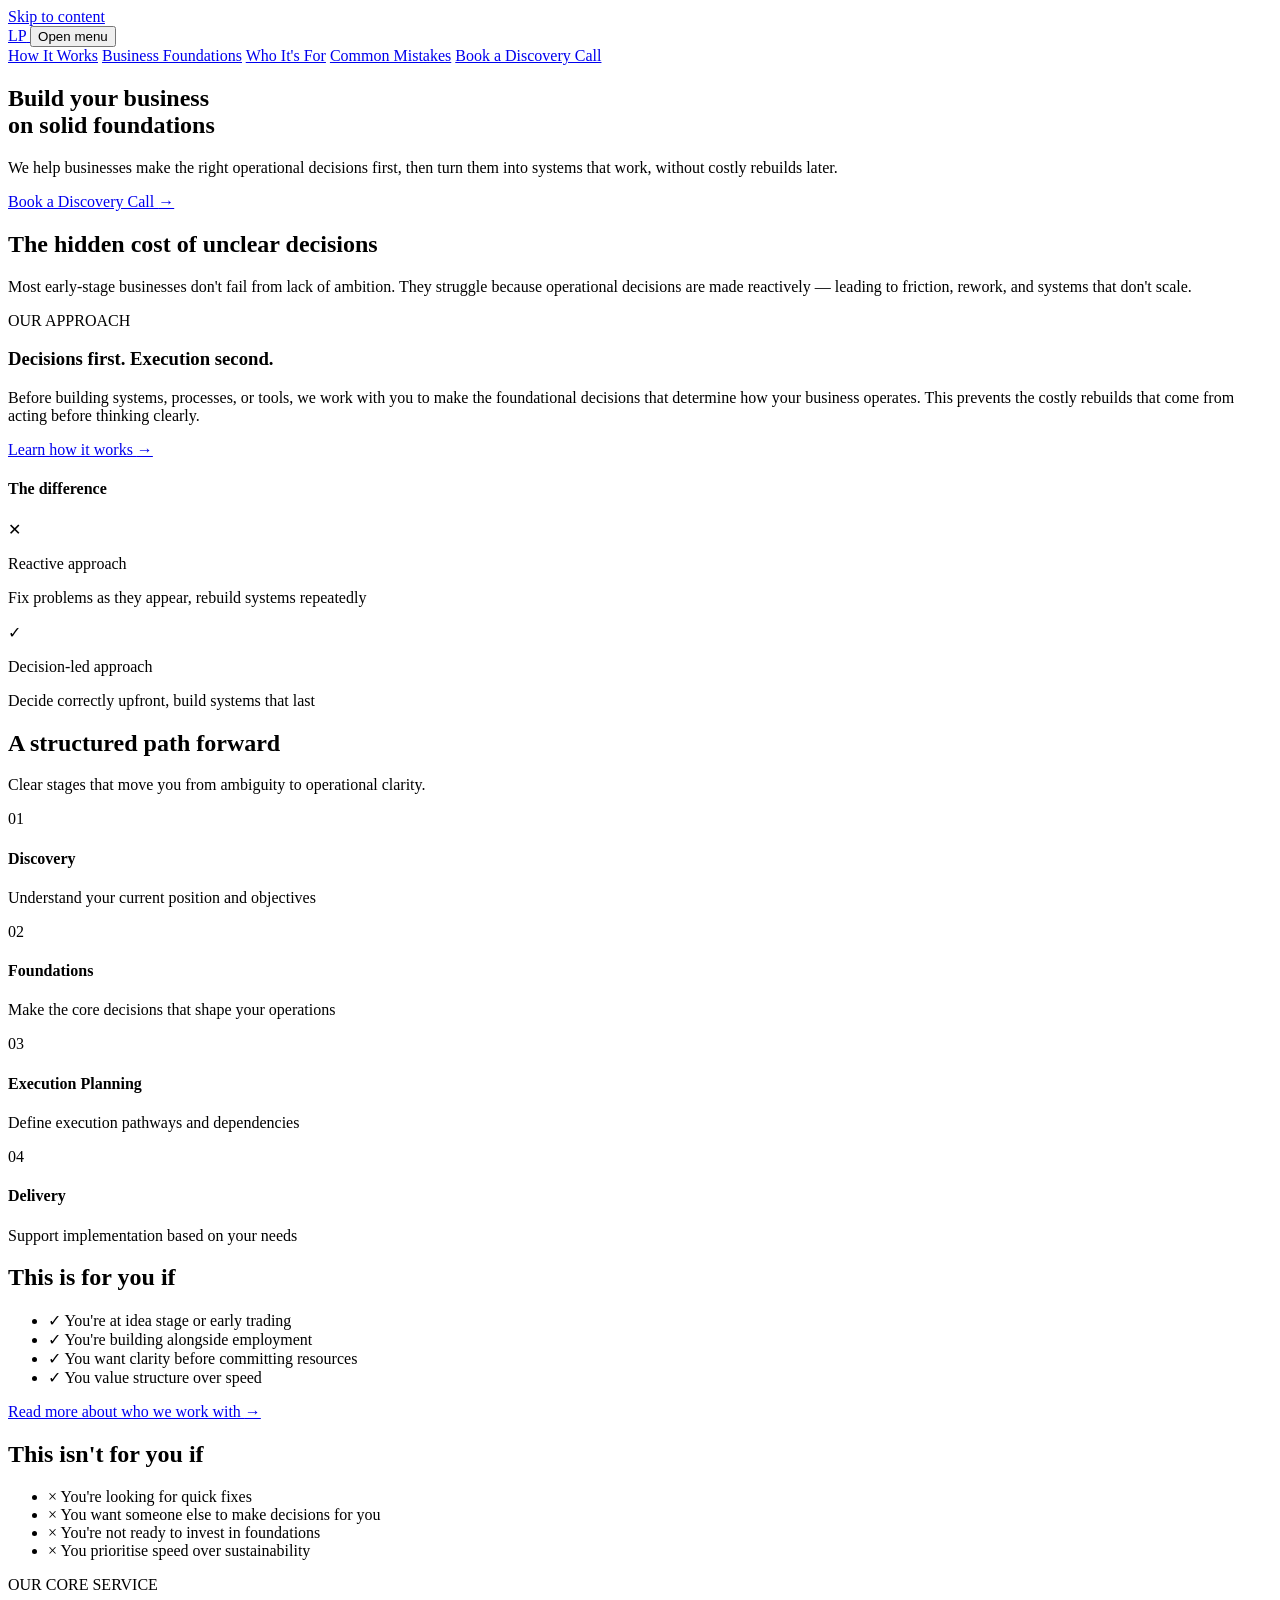
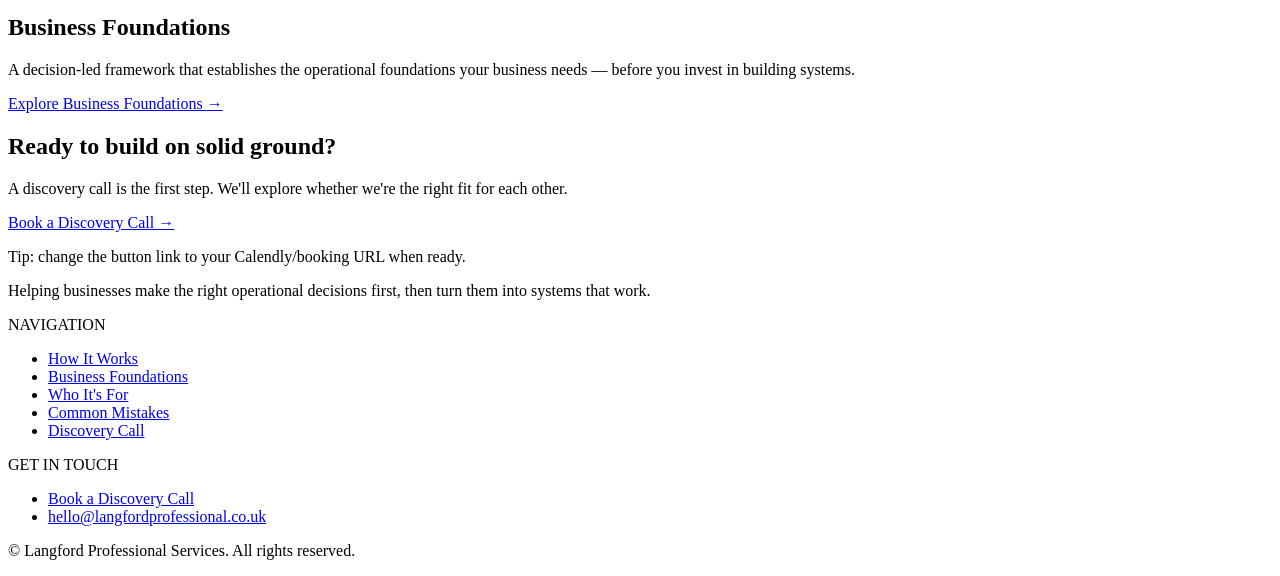
==== index.html @ 012adff7 "Add files via upload" ====
<!doctype html>
<html lang="en">
  <head>
    <meta charset="utf-8" />
    <meta name="viewport" content="width=device-width, initial-scale=1" />
    <title>Langford Professional Services</title>
    <meta name="description" content="Build your business on solid foundations. Decision-led operational setup and systems that scale." />

    <!-- Fonts (similar vibe to screenshots: serif headings + clean sans body) -->
    <link rel="preconnect" href="https://fonts.googleapis.com" />
    <link rel="preconnect" href="https://fonts.gstatic.com" crossorigin />
    <link
      href="https://fonts.googleapis.com/css2?family=Fraunces:opsz,wght@9..144,500,600&family=Inter:wght@400;500;600&display=swap"
      rel="stylesheet"
    />

    <link rel="icon" href="assets/favicon.svg" type="image/svg+xml" />
    <link rel="stylesheet" href="assets/styles.css" />
  </head>

  <body>
    <!-- Skip link -->
    <a class="skip-link" href="#main">Skip to content</a>

    <!-- Header / Nav -->
    <header class="site-header" id="top">
      <div class="container nav">
        <a class="brand" href="#top" aria-label="Langford Professional Services">
          <!-- Replace with your real logo file -->
          <img class="brand-logo" src="assets/logo.svg" alt="" onerror="this.style.display='none'; this.parentElement.classList.add('brand--fallback')" />
          <span class="brand-fallback" aria-hidden="true">LP</span>
        </a>

        <button class="nav-toggle" type="button" aria-expanded="false" aria-controls="navlinks">
          <span class="nav-toggle__bar"></span>
          <span class="nav-toggle__bar"></span>
          <span class="nav-toggle__bar"></span>
          <span class="sr-only">Open menu</span>
        </button>

        <nav class="navlinks" id="navlinks" aria-label="Primary">
          <a href="#how-it-works">How It Works</a>
          <a href="#business-foundations">Business Foundations</a>
          <a href="#who-its-for">Who It's For</a>
          <a href="#common-mistakes">Common Mistakes</a>
          <a class="btn btn--primary btn--nav" href="#discovery">Book a Discovery Call</a>
        </nav>
      </div>
    </header>

    <main id="main">
      <!-- Hero -->
      <section class="hero" aria-label="Hero">
        <div class="hero__bg" role="img" aria-label="Abstract geometric background"></div>

        <div class="container hero__content">
          <h1>Build your business<br />on solid foundations</h1>

          <p class="lead">
            We help businesses make the right operational decisions first, then turn them into systems
            that work, without costly rebuilds later.
          </p>

          <div class="hero__actions">
            <a class="btn btn--light" href="#discovery">
              Book a Discovery Call <span class="arrow" aria-hidden="true">→</span>
            </a>
          </div>
        </div>
      </section>

      <!-- Hidden cost -->
      <section class="section section--center" id="common-mistakes">
        <div class="container narrow">
          <h2>The hidden cost of unclear decisions</h2>
          <p class="lead lead--muted">
            Most early-stage businesses don't fail from lack of ambition. They struggle because
            operational decisions are made reactively — leading to friction, rework, and systems that don't scale.
          </p>
        </div>
      </section>

      <!-- Our approach (left text + right card) -->
      <section class="section" id="how-it-works">
        <div class="container grid-2">
          <div>
            <p class="kicker">OUR APPROACH</p>
            <h3 class="h2">Decisions first. Execution second.</h3>

            <p class="body-muted">
              Before building systems, processes, or tools, we work with you to make the foundational
              decisions that determine how your business operates. This prevents the costly rebuilds that come
              from acting before thinking clearly.
            </p>

            <a class="btn btn--outline" href="#path">
              Learn how it works <span class="arrow" aria-hidden="true">→</span>
            </a>
          </div>

          <aside class="card">
            <h4 class="card__title">The difference</h4>

            <div class="diff">
              <div class="diff__row">
                <span class="icon icon--bad" aria-hidden="true">✕</span>
                <div>
                  <p class="diff__label">Reactive approach</p>
                  <p class="diff__desc">Fix problems as they appear, rebuild systems repeatedly</p>
                </div>
              </div>

              <div class="diff__row">
                <span class="icon icon--good" aria-hidden="true">✓</span>
                <div>
                  <p class="diff__label">Decision-led approach</p>
                  <p class="diff__desc">Decide correctly upfront, build systems that last</p>
                </div>
              </div>
            </div>
          </aside>
        </div>
      </section>

      <!-- Structured path forward -->
      <section class="section section--center" id="path">
        <div class="container">
          <h2>A structured path forward</h2>
          <p class="lead lead--muted">Clear stages that move you from ambiguity to operational clarity.</p>

          <div class="steps">
            <div class="step">
              <div class="step__num">01</div>
              <h4>Discovery</h4>
              <p class="body-muted">Understand your current position and objectives</p>
            </div>

            <div class="step">
              <div class="step__num">02</div>
              <h4>Foundations</h4>
              <p class="body-muted">Make the core decisions that shape your operations</p>
            </div>

            <div class="step">
              <div class="step__num">03</div>
              <h4>Execution Planning</h4>
              <p class="body-muted">Define execution pathways and dependencies</p>
            </div>

            <div class="step">
              <div class="step__num">04</div>
              <h4>Delivery</h4>
              <p class="body-muted">Support implementation based on your needs</p>
            </div>
          </div>
        </div>
      </section>

      <!-- For you / isn't for you (deep green block) -->
      <section class="band" id="who-its-for">
        <div class="container band__grid">
          <div>
            <h2 class="band__title">This is for you if</h2>
            <ul class="checklist">
              <li><span class="bullet bullet--gold" aria-hidden="true">✓</span> You're at idea stage or early trading</li>
              <li><span class="bullet bullet--gold" aria-hidden="true">✓</span> You're building alongside employment</li>
              <li><span class="bullet bullet--gold" aria-hidden="true">✓</span> You want clarity before committing resources</li>
              <li><span class="bullet bullet--gold" aria-hidden="true">✓</span> You value structure over speed</li>
            </ul>

            <a class="band__link" href="#business-foundations">
              Read more about who we work with <span class="arrow" aria-hidden="true">→</span>
            </a>
          </div>

          <div>
            <h2 class="band__title">This isn't for you if</h2>
            <ul class="checklist checklist--muted">
              <li><span class="bullet bullet--grey" aria-hidden="true">×</span> You're looking for quick fixes</li>
              <li><span class="bullet bullet--grey" aria-hidden="true">×</span> You want someone else to make decisions for you</li>
              <li><span class="bullet bullet--grey" aria-hidden="true">×</span> You're not ready to invest in foundations</li>
              <li><span class="bullet bullet--grey" aria-hidden="true">×</span> You prioritise speed over sustainability</li>
            </ul>
          </div>
        </div>
      </section>

      <!-- Business Foundations intro -->
      <section class="section section--center" id="business-foundations">
        <div class="container narrow">
          <p class="kicker kicker--gold">OUR CORE SERVICE</p>
          <h2>Business Foundations</h2>
          <p class="lead lead--muted">
            A decision-led framework that establishes the operational foundations your business needs —
            before you invest in building systems.
          </p>

          <div class="center-actions">
            <a class="btn btn--outline" href="#discovery">
              Explore Business Foundations <span class="arrow" aria-hidden="true">→</span>
            </a>
          </div>
        </div>
      </section>

      <!-- CTA -->
      <section class="section section--center" id="discovery">
        <div class="container narrow">
          <h2>Ready to build on solid ground?</h2>
          <p class="lead lead--muted">
            A discovery call is the first step. We'll explore whether we're the right fit for each other.
          </p>

          <div class="center-actions">
            <a class="btn btn--gold" href="mailto:hello@langfordprofessional.co.uk?subject=Discovery%20Call%20Request">
              Book a Discovery Call <span class="arrow" aria-hidden="true">→</span>
            </a>
          </div>

          <p class="tiny tiny--muted">
            Tip: change the button link to your Calendly/booking URL when ready.
          </p>
        </div>
      </section>
    </main>

    <!-- Footer -->
    <footer class="site-footer">
      <div class="container footer-grid">
        <div class="footer-brand">
          <div class="footer-mark" aria-hidden="true"></div>
          <p class="footer-desc">
            Helping businesses make the right operational decisions first, then turn them into systems that work.
          </p>
        </div>

        <div>
          <p class="footer-title">NAVIGATION</p>
          <ul class="footer-links">
            <li><a href="#how-it-works">How It Works</a></li>
            <li><a href="#business-foundations">Business Foundations</a></li>
            <li><a href="#who-its-for">Who It's For</a></li>
            <li><a href="#common-mistakes">Common Mistakes</a></li>
            <li><a href="#discovery">Discovery Call</a></li>
          </ul>
        </div>

        <div>
          <p class="footer-title">GET IN TOUCH</p>
          <ul class="footer-links">
            <li><a class="footer-cta" href="#discovery">Book a Discovery Call</a></li>
            <li><a href="mailto:hello@langfordprofessional.co.uk">hello@langfordprofessional.co.uk</a></li>
          </ul>
        </div>
      </div>

      <div class="container footer-bottom">
        <p>© <span id="year"></span> Langford Professional Services. All rights reserved.</p>
      </div>
    </footer>

    <script src="assets/script.js"></script>
  </body>
</html>
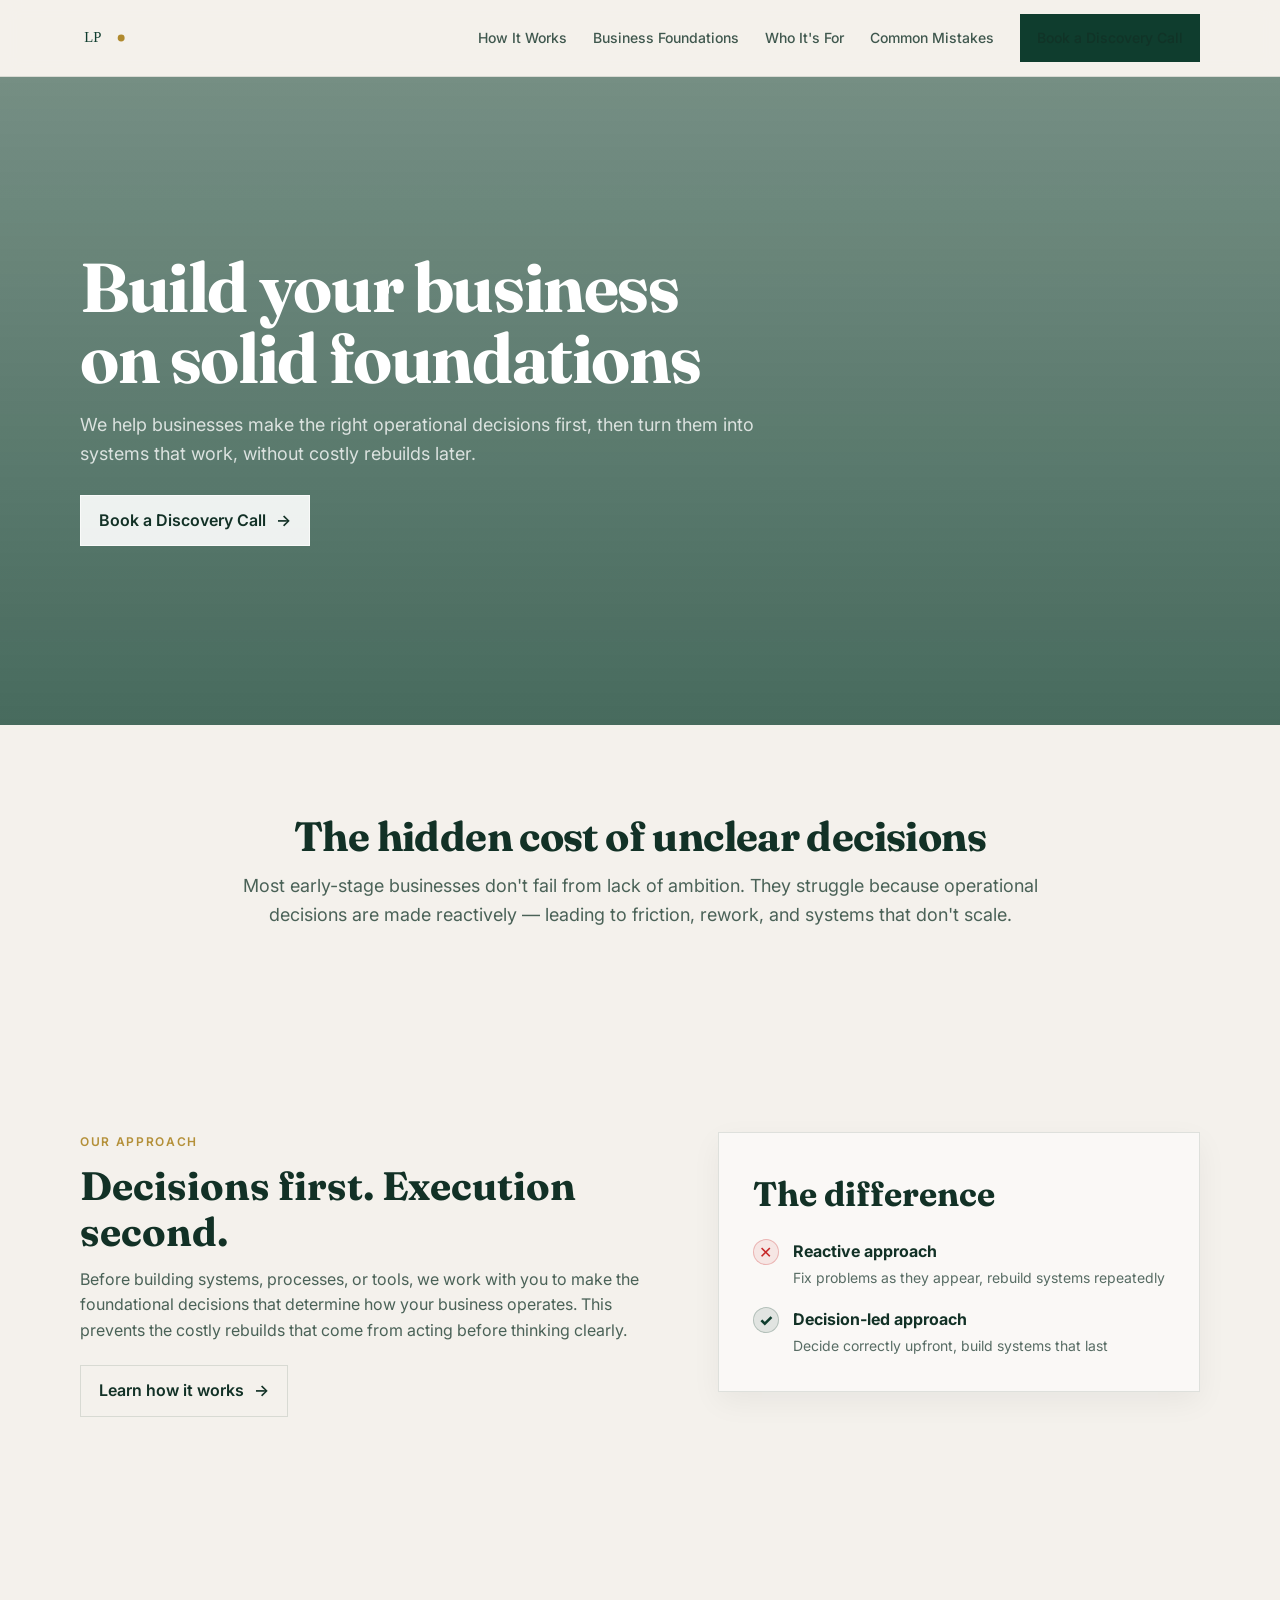
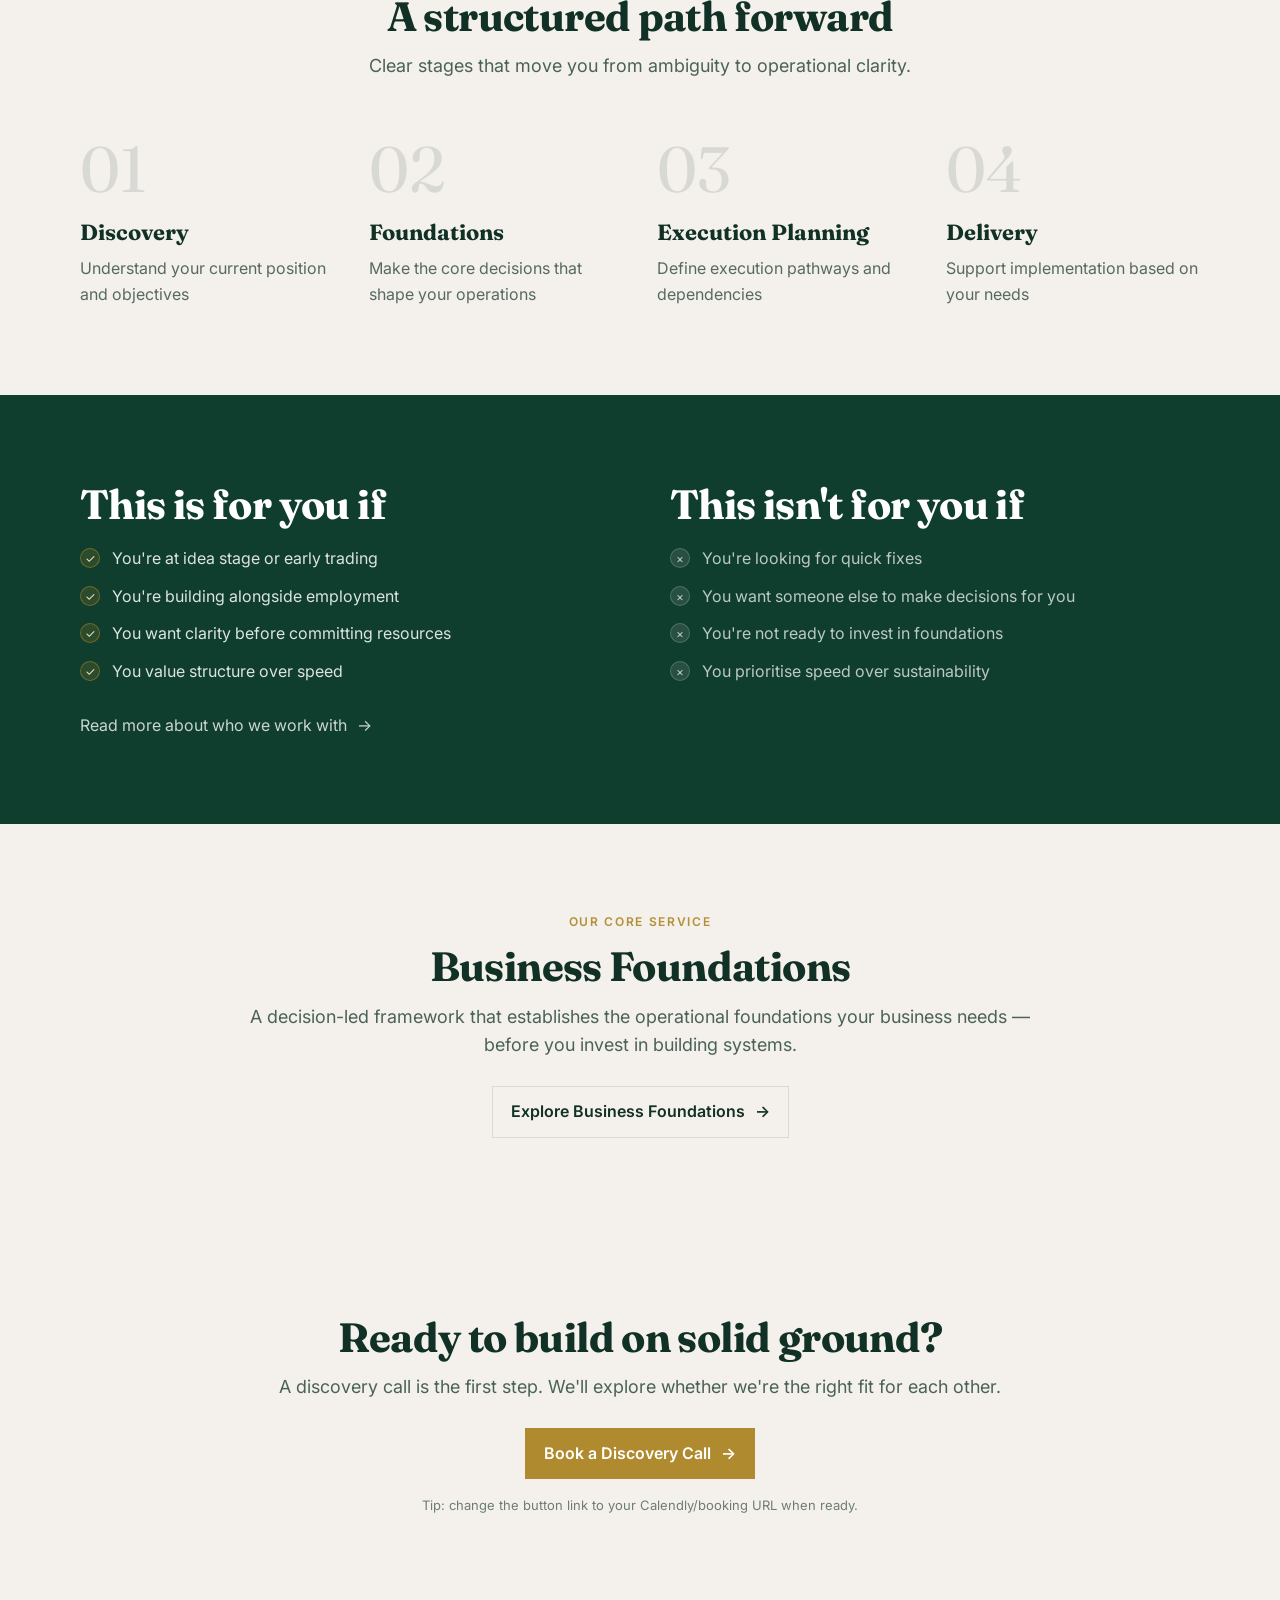
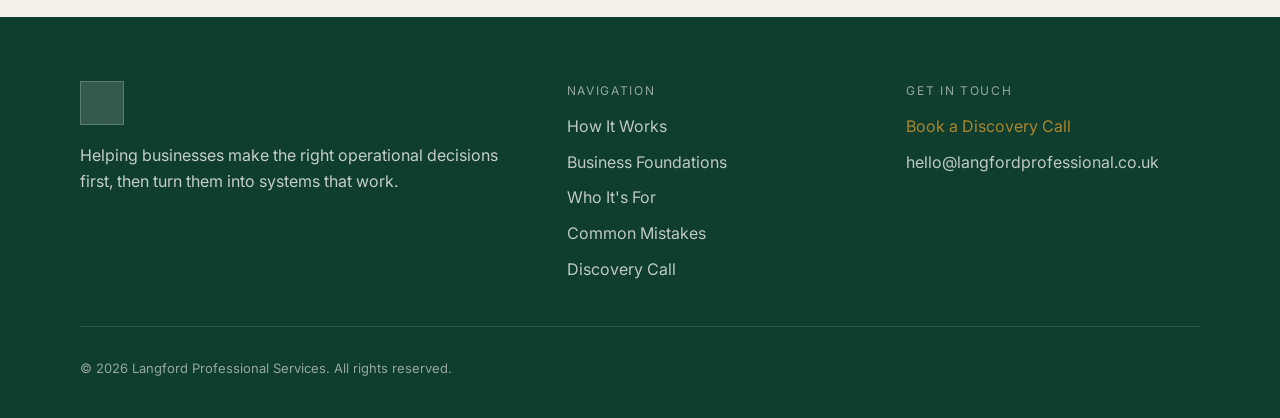
==== commit eb754849: "Update Discovery Call links to HubSpot" ====
--- a/index.html
+++ b/index.html
@@ -43,7 +43,7 @@
           <a href="#business-foundations">Business Foundations</a>
           <a href="#who-its-for">Who It's For</a>
           <a href="#common-mistakes">Common Mistakes</a>
-          <a class="btn btn--primary btn--nav" href="#discovery">Book a Discovery Call</a>
+          <a class="btn btn--primary btn--nav" href="https://meetings-eu1.hubspot.com/tom-langford">Book a Discovery Call</a>
         </nav>
       </div>
     </header>
@@ -62,7 +62,7 @@
           </p>
 
           <div class="hero__actions">
-            <a class="btn btn--light" href="#discovery">
+            <a class="btn btn--light" href="https://meetings-eu1.hubspot.com/tom-langford">
               Book a Discovery Call <span class="arrow" aria-hidden="true">→</span>
             </a>
           </div>
@@ -196,7 +196,7 @@
           </p>
 
           <div class="center-actions">
-            <a class="btn btn--outline" href="#discovery">
+            <a class="btn btn--outline" href="https://meetings-eu1.hubspot.com/tom-langford">
               Explore Business Foundations <span class="arrow" aria-hidden="true">→</span>
             </a>
           </div>
@@ -241,14 +241,14 @@
             <li><a href="#business-foundations">Business Foundations</a></li>
             <li><a href="#who-its-for">Who It's For</a></li>
             <li><a href="#common-mistakes">Common Mistakes</a></li>
-            <li><a href="#discovery">Discovery Call</a></li>
+            <li><a href="https://meetings-eu1.hubspot.com/tom-langford">Discovery Call</a></li>
           </ul>
         </div>
 
         <div>
           <p class="footer-title">GET IN TOUCH</p>
           <ul class="footer-links">
-            <li><a class="footer-cta" href="#discovery">Book a Discovery Call</a></li>
+            <li><a class="footer-cta" href="https://meetings-eu1.hubspot.com/tom-langford">Book a Discovery Call</a></li>
             <li><a href="mailto:hello@langfordprofessional.co.uk">hello@langfordprofessional.co.uk</a></li>
           </ul>
         </div>
--- a/assets/styles.css
+++ b/assets/styles.css
@@ -0,0 +1,493 @@
+:root{
+  --bg: #f4f1ec;
+  --paper: #f7f4ef;
+  --ink: #123126;
+  --muted: rgba(18,49,38,.75);
+  --line: rgba(18,49,38,.12);
+
+  --green: #0f3d2e;
+  --green-2: #0b2f23;
+
+  --gold: #b08a2e;
+  --gold-2: #a07d27;
+
+  --radius: 14px;
+  --shadow: 0 18px 50px rgba(0,0,0,.12);
+
+  --serif: "Fraunces", ui-serif, Georgia, serif;
+  --sans: "Inter", ui-sans-serif, system-ui, -apple-system, Segoe UI, Roboto, Arial, sans-serif;
+
+  --container: 1120px;
+}
+
+*{ box-sizing: border-box; }
+html{ scroll-behavior: smooth; }
+body{
+  margin:0;
+  font-family: var(--sans);
+  color: var(--ink);
+  background: var(--bg);
+  line-height: 1.6;
+}
+
+img{ max-width: 100%; display:block; }
+
+.container{
+  width: min(100% - 48px, var(--container));
+  margin-inline: auto;
+}
+
+.narrow{
+  width: min(100% - 48px, 820px);
+}
+
+.skip-link{
+  position:absolute;
+  left:-999px; top: 12px;
+  background: #fff;
+  color:#000;
+  padding:10px 12px;
+  border-radius:10px;
+  z-index: 9999;
+}
+.skip-link:focus{ left: 12px; }
+
+/* Header */
+.site-header{
+  position: sticky;
+  top:0;
+  z-index: 50;
+  background: rgba(244,241,236,.9);
+  backdrop-filter: blur(10px);
+  border-bottom: 1px solid var(--line);
+}
+.nav{
+  display:flex;
+  align-items:center;
+  justify-content: space-between;
+  padding: 14px 0;
+  gap: 18px;
+}
+
+.brand{
+  display:flex;
+  align-items:center;
+  gap: 10px;
+  text-decoration:none;
+  color: var(--ink);
+}
+.brand-logo{
+  height: 26px;
+  width:auto;
+}
+.brand--fallback .brand-fallback{
+  display:grid;
+}
+.brand-fallback{
+  display:none;
+  place-items:center;
+  width: 34px;
+  height: 34px;
+  border:1px solid var(--line);
+  border-radius: 10px;
+  font-weight: 700;
+  font-family: var(--serif);
+}
+
+.navlinks{
+  display:flex;
+  align-items:center;
+  gap: 26px;
+}
+.navlinks a{
+  text-decoration:none;
+  color: rgba(18,49,38,.8);
+  font-size: 14px;
+  font-weight: 500;
+}
+.navlinks a:hover{ color: var(--ink); }
+
+.btn{
+  display:inline-flex;
+  align-items:center;
+  justify-content:center;
+  gap: 10px;
+  padding: 12px 18px;
+  border-radius: 0; /* matches screenshot (squared-ish) */
+  font-weight: 600;
+  text-decoration:none;
+  border: 1px solid transparent;
+  transition: transform .06s ease, background .2s ease, border-color .2s ease;
+  white-space: nowrap;
+}
+.btn:active{ transform: translateY(1px); }
+.btn--primary{
+  background: var(--green);
+  color: #fff;
+}
+.btn--primary:hover{ background: var(--green-2); }
+.btn--nav{ padding: 12px 16px; }
+
+.btn--light{
+  background: rgba(255,255,255,.9);
+  color: var(--ink);
+  border-color: rgba(255,255,255,.65);
+}
+.btn--light:hover{ background:#fff; }
+
+.btn--outline{
+  background: transparent;
+  color: var(--ink);
+  border-color: var(--line);
+}
+.btn--outline:hover{ border-color: rgba(18,49,38,.25); }
+
+.btn--gold{
+  background: var(--gold);
+  color: #fff;
+}
+.btn--gold:hover{ background: var(--gold-2); }
+
+.arrow{ font-family: var(--sans); }
+
+.nav-toggle{
+  display:none;
+  background: transparent;
+  border: 1px solid var(--line);
+  border-radius: 12px;
+  padding: 10px 10px;
+}
+.nav-toggle__bar{
+  display:block;
+  width: 18px;
+  height: 2px;
+  background: rgba(18,49,38,.85);
+  margin: 4px 0;
+}
+.sr-only{
+  position:absolute;
+  width:1px; height:1px;
+  padding:0; margin:-1px;
+  overflow:hidden; clip:rect(0,0,0,0);
+  white-space:nowrap; border:0;
+}
+
+/* Hero */
+.hero{
+  position: relative;
+  min-height: 72vh;
+  display:grid;
+  align-items:center;
+  overflow:hidden;
+}
+.hero__bg{
+  position:absolute;
+  inset:0;
+  background:
+    linear-gradient(180deg, rgba(15,61,46,.55), rgba(15,61,46,.75)),
+    url("hero-bg.jpg");
+  background-size: cover;
+  background-position: center;
+  filter: saturate(1.05);
+}
+.hero__content{
+  position: relative;
+  padding: 92px 0 96px;
+}
+.hero h1{
+  font-family: var(--serif);
+  color: #fff;
+  font-size: clamp(44px, 5.4vw, 72px);
+  line-height: 1.02;
+  letter-spacing: -0.02em;
+  margin: 0 0 18px;
+  max-width: 16ch;
+}
+.lead{
+  font-size: 18px;
+  margin: 0 0 26px;
+}
+.hero .lead{
+  color: rgba(255,255,255,.78);
+  max-width: 62ch;
+}
+.lead--muted{ color: var(--muted); }
+.tiny{ font-size: 13px; margin-top: 16px; }
+.tiny--muted{ color: rgba(18,49,38,.6); }
+
+/* Sections */
+.section{
+  padding: 88px 0;
+}
+.section--center{
+  text-align:center;
+}
+h2{
+  font-family: var(--serif);
+  font-size: clamp(30px, 3.2vw, 46px);
+  line-height: 1.15;
+  margin: 0 0 12px;
+  letter-spacing: -0.015em;
+}
+.h2{
+  font-family: var(--serif);
+  font-size: clamp(30px, 3.1vw, 44px);
+  line-height: 1.15;
+  margin: 0 0 12px;
+}
+h3, h4{
+  font-family: var(--serif);
+  margin: 0 0 12px;
+}
+.body-muted{
+  color: var(--muted);
+  margin: 0 0 22px;
+  max-width: 60ch;
+}
+
+.kicker{
+  letter-spacing: .14em;
+  text-transform: uppercase;
+  font-size: 12px;
+  font-weight: 600;
+  color: rgba(176,138,46,.95);
+  margin: 0 0 12px;
+}
+.kicker--gold{ color: rgba(176,138,46,.95); }
+
+.grid-2{
+  display:grid;
+  grid-template-columns: 1.1fr .9fr;
+  gap: 48px;
+  align-items: start;
+}
+
+/* Card (Difference) */
+.card{
+  background: rgba(255,255,255,.55);
+  border: 1px solid var(--line);
+  border-radius: 0;
+  padding: 34px 34px;
+  box-shadow: 0 10px 28px rgba(0,0,0,.05);
+}
+.card__title{
+  font-size: 34px;
+  margin-bottom: 18px;
+}
+.diff{
+  display:grid;
+  gap: 18px;
+}
+.diff__row{
+  display:flex;
+  gap: 14px;
+  align-items:flex-start;
+}
+.icon{
+  width: 26px;
+  height: 26px;
+  display:grid;
+  place-items:center;
+  border-radius: 999px;
+  font-weight: 800;
+  flex: 0 0 auto;
+}
+.icon--bad{
+  background: rgba(200, 30, 30, .08);
+  color: #c62828;
+  border: 1px solid rgba(200,30,30,.25);
+}
+.icon--good{
+  background: rgba(15,61,46,.10);
+  color: var(--green);
+  border: 1px solid rgba(15,61,46,.22);
+}
+.diff__label{
+  margin: 0;
+  font-weight: 700;
+}
+.diff__desc{
+  margin: 2px 0 0;
+  color: rgba(18,49,38,.7);
+  font-size: 14px;
+}
+
+/* Steps */
+.steps{
+  display:grid;
+  grid-template-columns: repeat(4, 1fr);
+  gap: 34px;
+  text-align:left;
+  margin-top: 46px;
+}
+.step{
+  padding-top: 10px;
+}
+.step__num{
+  font-family: var(--serif);
+  font-size: 64px;
+  color: rgba(18,49,38,.12);
+  line-height: 1;
+  margin-bottom: 14px;
+}
+.step h4{
+  font-size: 22px;
+  margin-bottom: 6px;
+}
+.step p{
+  margin: 0;
+  color: rgba(18,49,38,.70);
+}
+
+/* Deep green band */
+.band{
+  background: var(--green);
+  color: rgba(255,255,255,.92);
+  padding: 86px 0;
+}
+.band__grid{
+  display:grid;
+  grid-template-columns: 1fr 1fr;
+  gap: 60px;
+}
+.band__title{
+  color:#fff;
+  margin-bottom: 18px;
+}
+.checklist{
+  list-style:none;
+  padding:0;
+  margin: 0 0 18px;
+  display:grid;
+  gap: 12px;
+}
+.checklist li{
+  display:flex;
+  gap: 12px;
+  align-items:flex-start;
+  color: rgba(255,255,255,.86);
+}
+.checklist--muted li{
+  color: rgba(255,255,255,.72);
+}
+.bullet{
+  width: 20px;
+  height: 20px;
+  display:grid;
+  place-items:center;
+  border-radius: 999px;
+  font-size: 12px;
+  margin-top: 2px;
+  flex: 0 0 auto;
+}
+.bullet--gold{
+  background: rgba(176,138,46,.18);
+  border: 1px solid rgba(176,138,46,.5);
+  color: #f2e3b8;
+}
+.bullet--grey{
+  background: rgba(255,255,255,.10);
+  border: 1px solid rgba(255,255,255,.18);
+  color: rgba(255,255,255,.7);
+}
+.band__link{
+  display:inline-flex;
+  align-items:center;
+  gap: 10px;
+  text-decoration:none;
+  color: rgba(255,255,255,.78);
+  margin-top: 10px;
+}
+.band__link:hover{ color:#fff; }
+
+/* Center actions */
+.center-actions{
+  margin-top: 26px;
+  display:flex;
+  justify-content:center;
+}
+
+/* Footer */
+.site-footer{
+  background: var(--green);
+  color: rgba(255,255,255,.85);
+  padding: 64px 0 26px;
+}
+.footer-grid{
+  display:grid;
+  grid-template-columns: 1.2fr .8fr .8fr;
+  gap: 46px;
+  align-items:start;
+}
+.footer-mark{
+  width: 44px;
+  height: 44px;
+  background: rgba(255,255,255,.15);
+  border: 1px solid rgba(255,255,255,.20);
+  margin-bottom: 18px;
+}
+.footer-desc{
+  margin:0;
+  max-width: 42ch;
+  color: rgba(255,255,255,.75);
+}
+.footer-title{
+  font-size: 12px;
+  letter-spacing: .14em;
+  text-transform: uppercase;
+  margin: 0 0 14px;
+  color: rgba(255,255,255,.55);
+}
+.footer-links{
+  list-style:none;
+  padding:0;
+  margin:0;
+  display:grid;
+  gap: 10px;
+}
+.footer-links a{
+  color: rgba(255,255,255,.72);
+  text-decoration:none;
+}
+.footer-links a:hover{ color:#fff; }
+.footer-cta{ color: rgba(176,138,46,.95) !important; }
+.footer-bottom{
+  margin-top: 44px;
+  padding-top: 18px;
+  border-top: 1px solid rgba(255,255,255,.12);
+  color: rgba(255,255,255,.55);
+  font-size: 13px;
+}
+
+/* Responsive */
+@media (max-width: 980px){
+  .grid-2{ grid-template-columns: 1fr; }
+  .steps{ grid-template-columns: repeat(2, 1fr); }
+  .band__grid{ grid-template-columns: 1fr; gap: 34px; }
+  .footer-grid{ grid-template-columns: 1fr; }
+}
+
+@media (max-width: 760px){
+  .nav-toggle{ display:inline-block; }
+  .navlinks{
+    position: absolute;
+    top: 66px;
+    right: 24px;
+    left: 24px;
+    background: rgba(244,241,236,.98);
+    border: 1px solid var(--line);
+    border-radius: 16px;
+    padding: 12px;
+    display:none;
+    flex-direction: column;
+    align-items: stretch;
+    gap: 10px;
+    box-shadow: 0 20px 60px rgba(0,0,0,.14);
+  }
+  .navlinks a{ padding: 10px 12px; }
+  .navlinks .btn--nav{ width: 100%; }
+  .navlinks.is-open{ display:flex; }
+
+  .hero__content{ padding: 78px 0 82px; }
+  .steps{ grid-template-columns: 1fr; }
+}
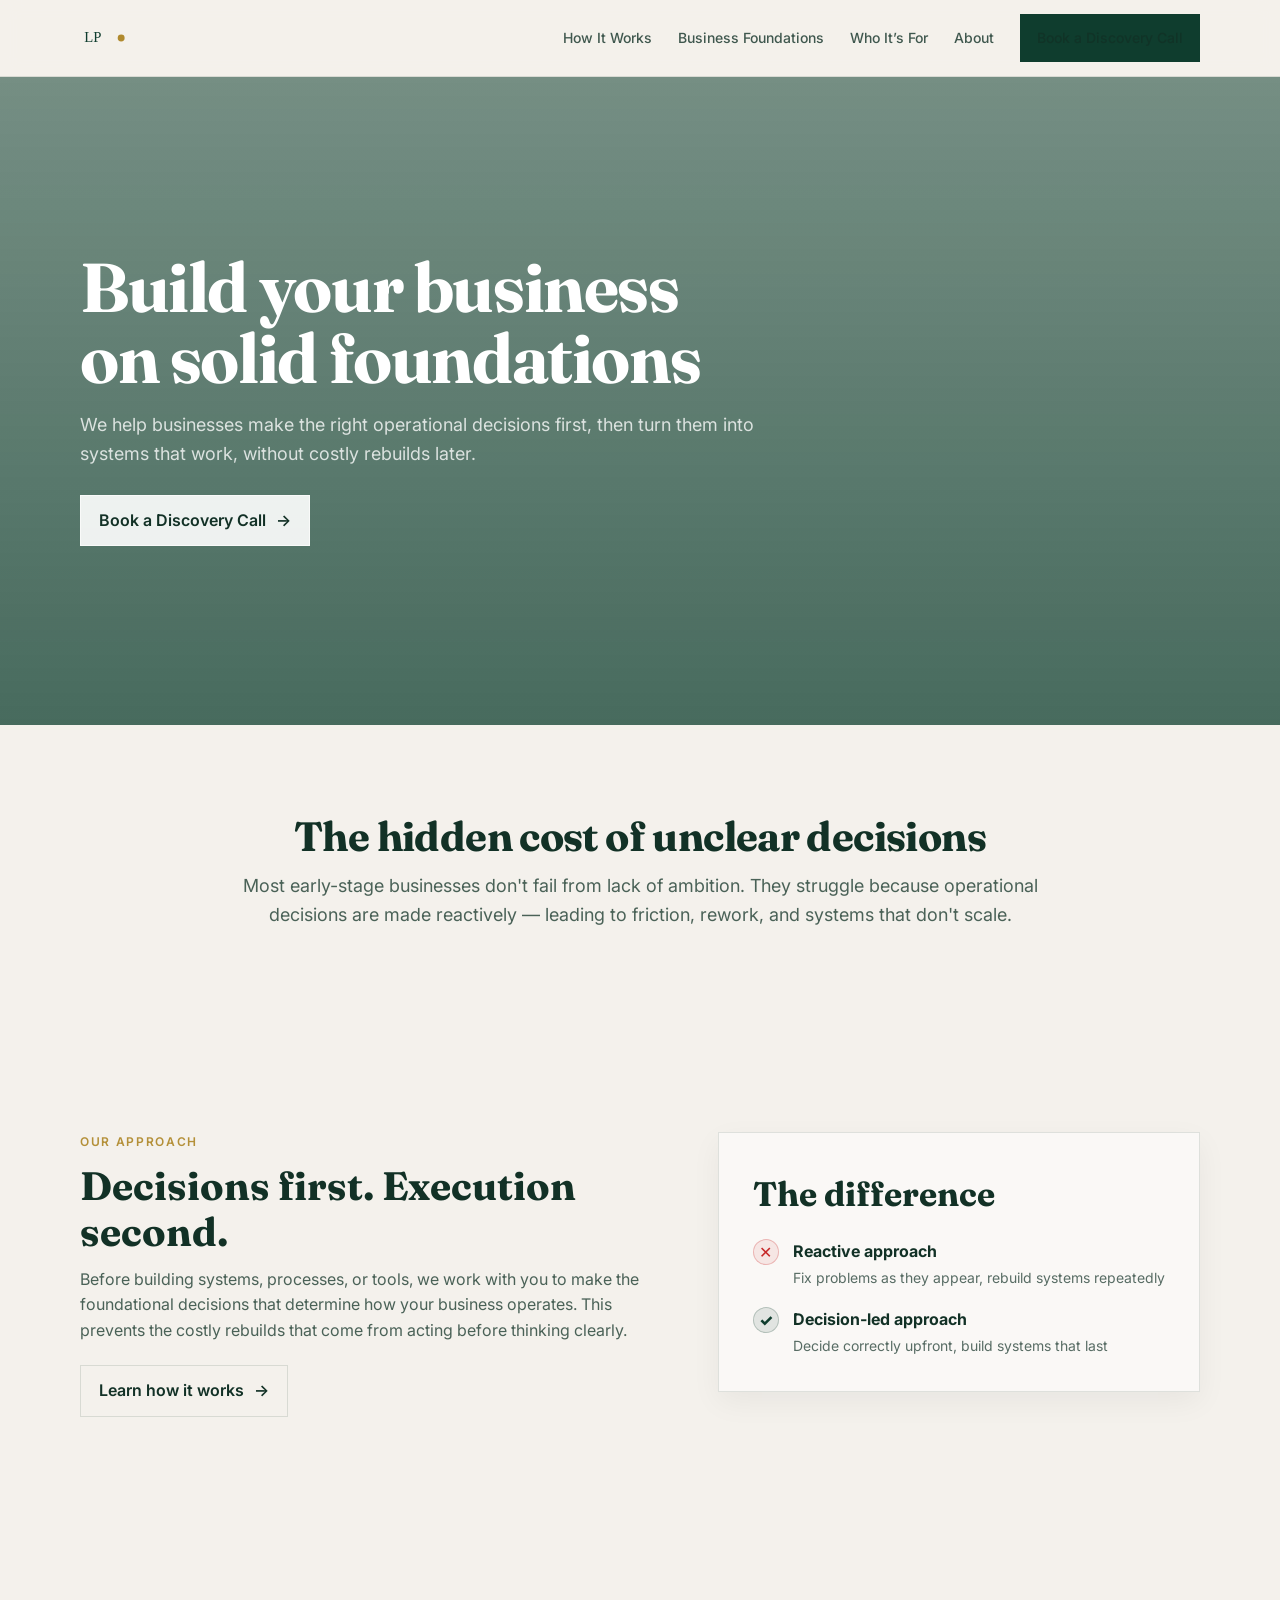
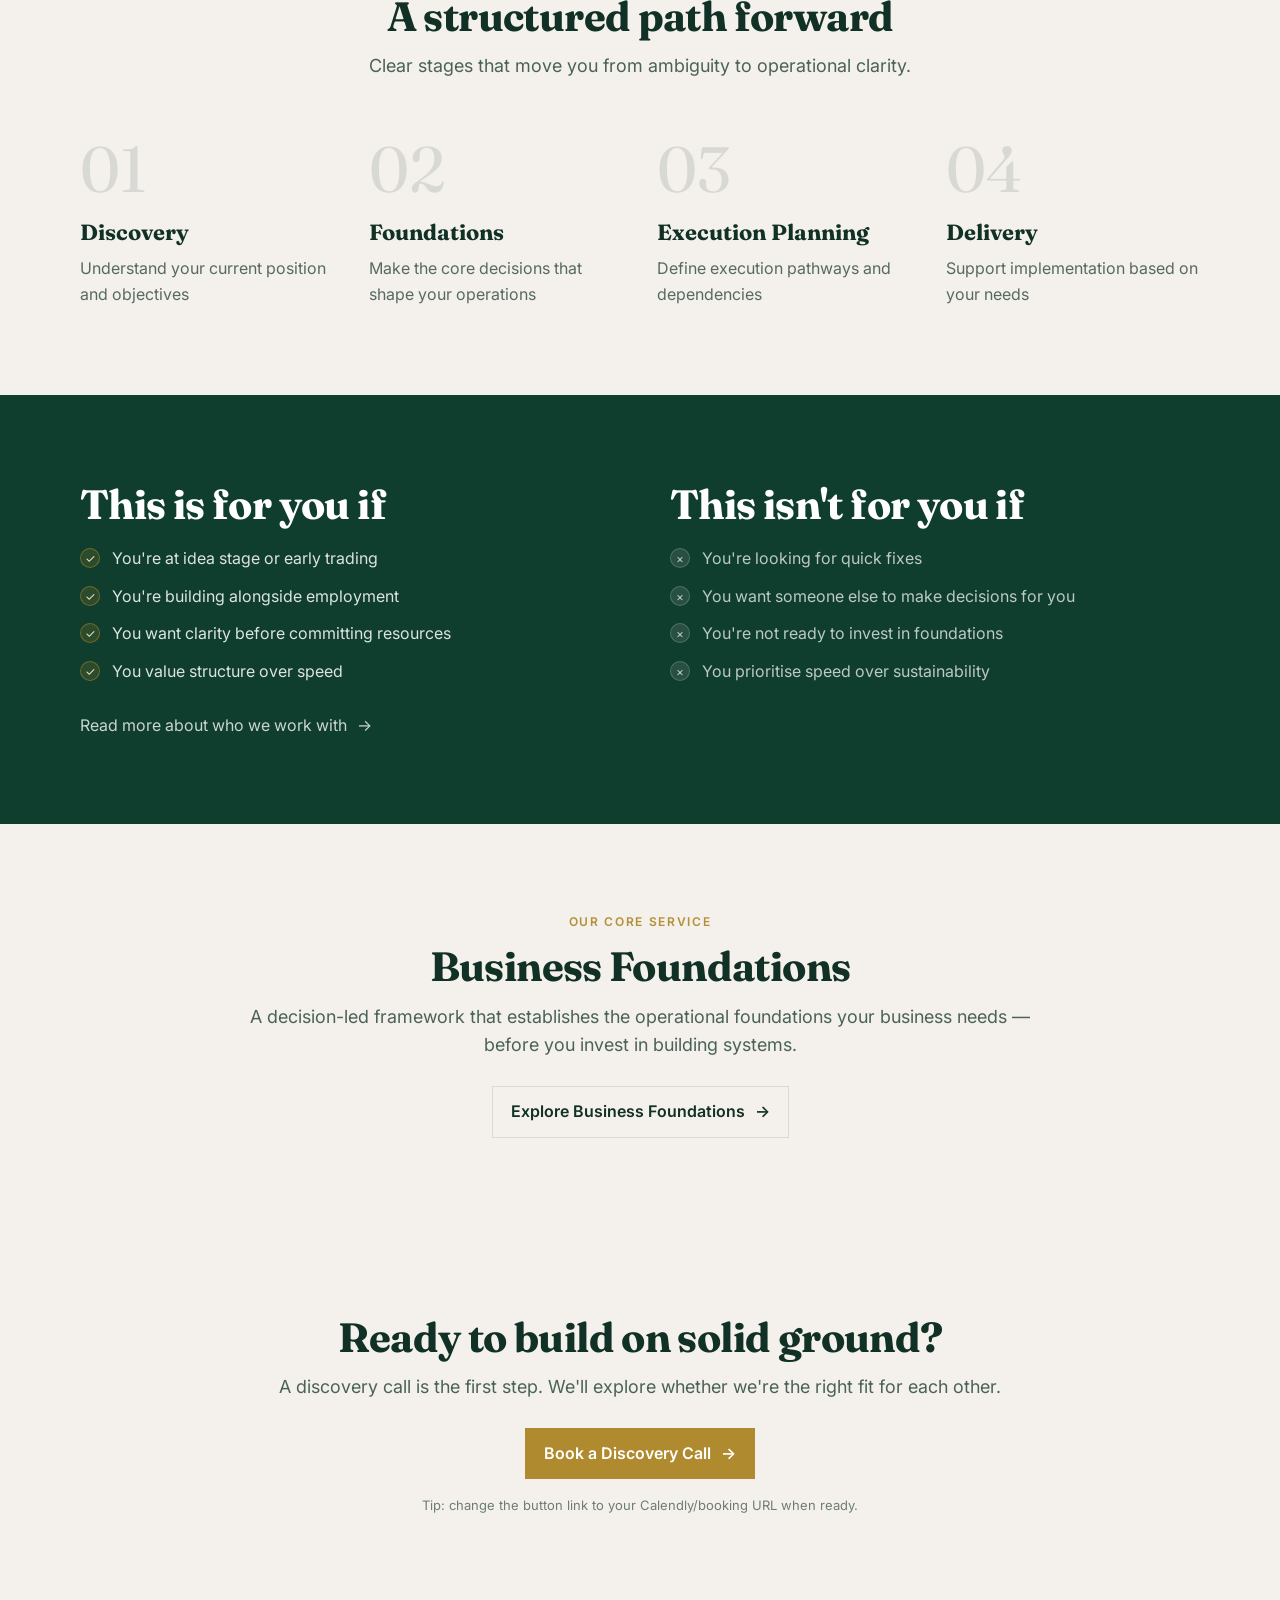
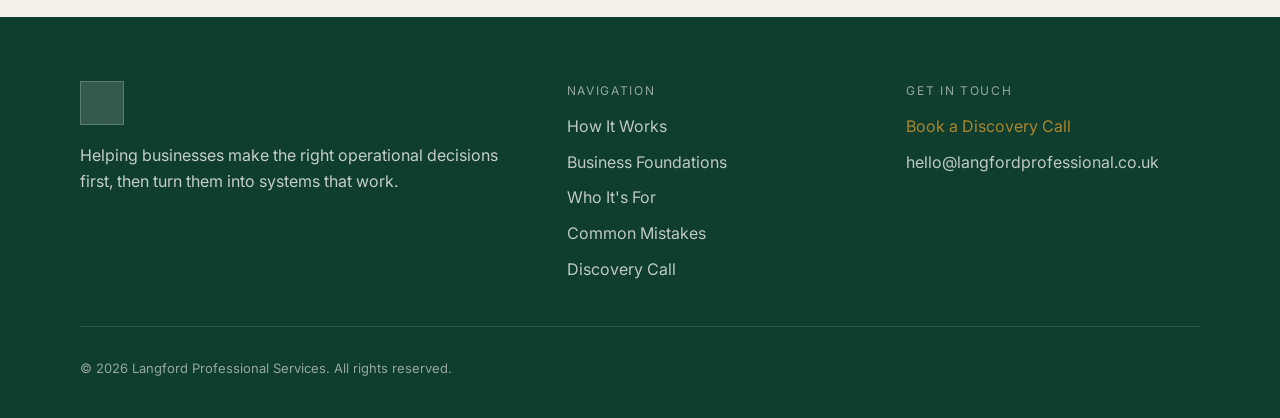
==== commit d0bb5579: "Update navigation links and add 'About' section" ====
--- a/index.html
+++ b/index.html
@@ -39,12 +39,17 @@
         </button>
 
         <nav class="navlinks" id="navlinks" aria-label="Primary">
-          <a href="#how-it-works">How It Works</a>
-          <a href="#business-foundations">Business Foundations</a>
-          <a href="#who-its-for">Who It's For</a>
-          <a href="#common-mistakes">Common Mistakes</a>
-          <a class="btn btn--primary btn--nav" href="https://meetings-eu1.hubspot.com/tom-langford">Book a Discovery Call</a>
-        </nav>
+  <a href="/how-it-works">How It Works</a>
+  <a href="/business-foundations">Business Foundations</a>
+  <a href="/who-its-for">Who It’s For</a>
+  <a href="/about">About</a>
+  <a class="btn btn--primary btn--nav"
+     href="https://meetings-eu1.hubspot.com/tom-langford"
+     target="_blank"
+     rel="noopener">
+    Book a Discovery Call
+  </a>
+</nav>
       </div>
     </header>
 
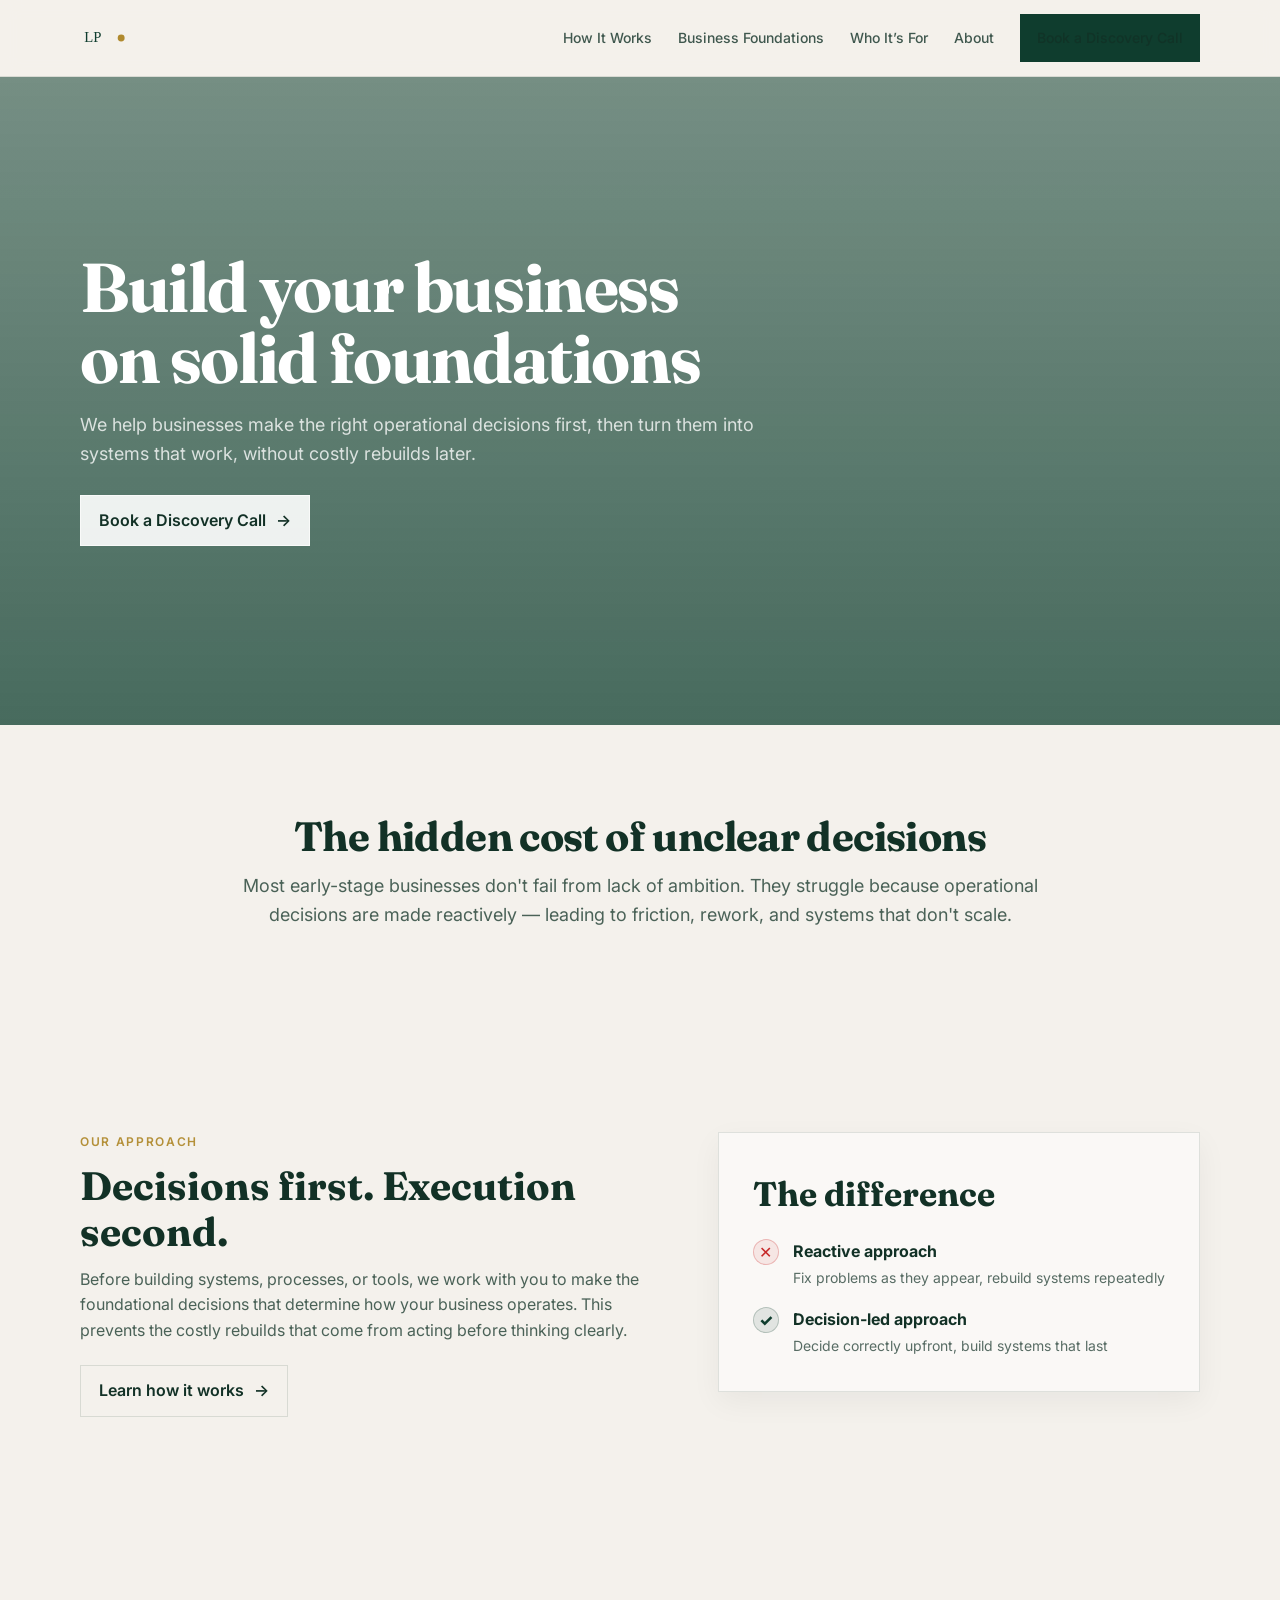
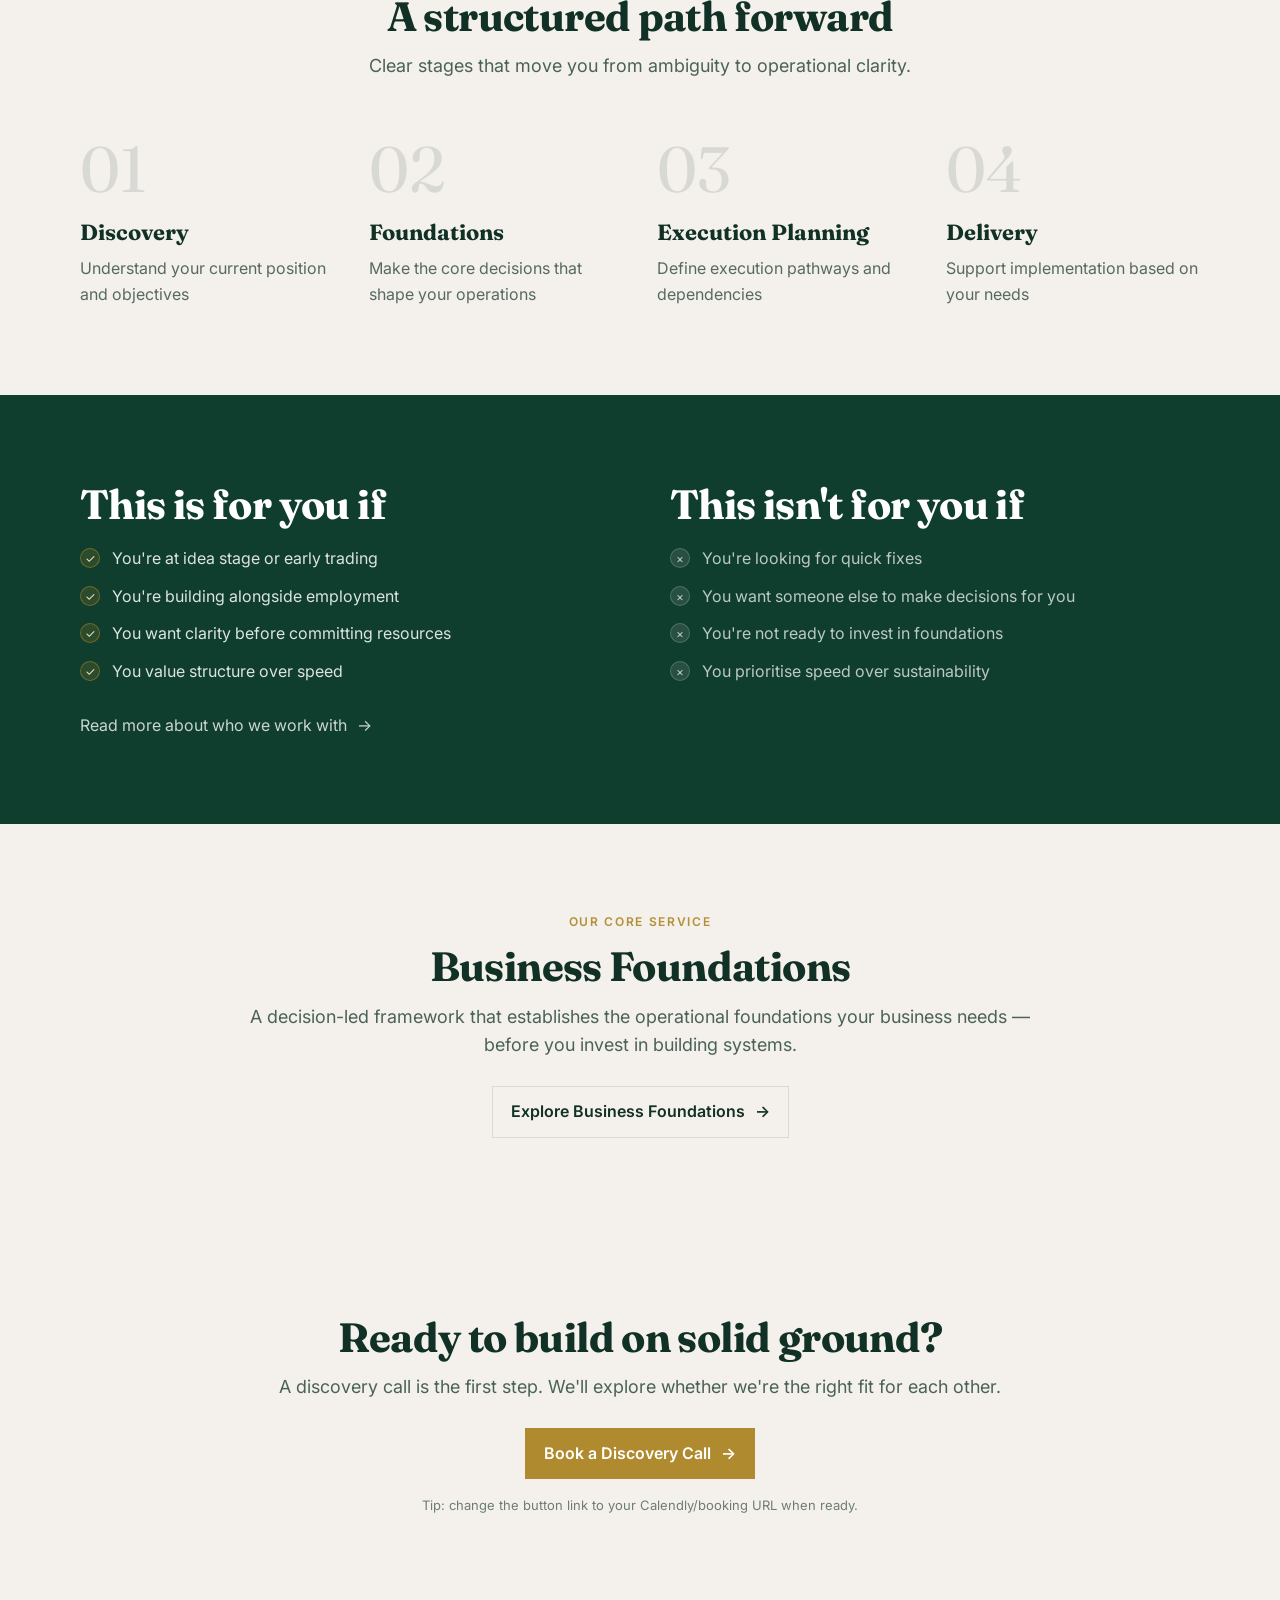
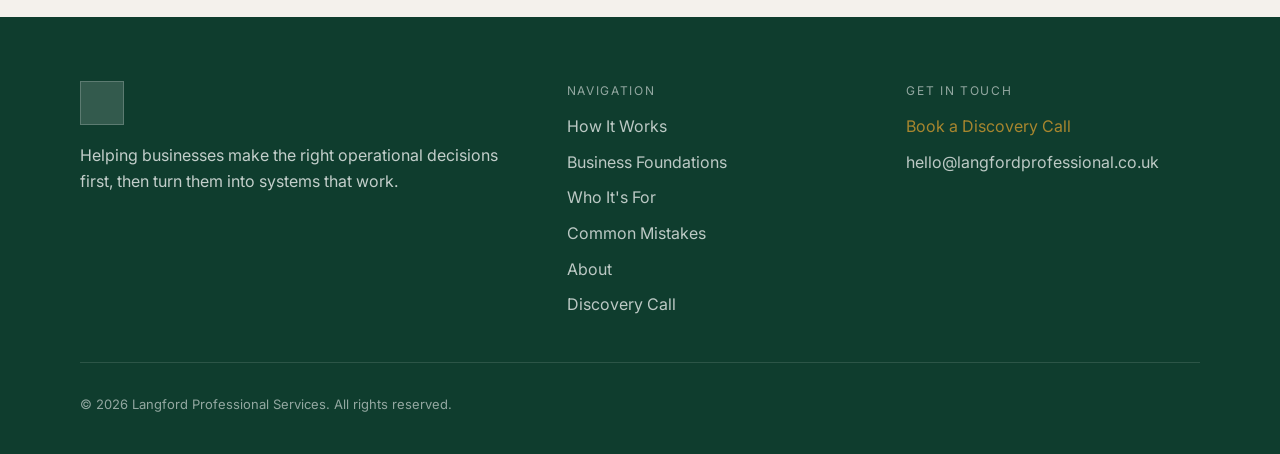
==== commit 5c972c66: "Update links to use lowercase in index.html" ====
--- a/index.html
+++ b/index.html
@@ -38,18 +38,20 @@
           <span class="sr-only">Open menu</span>
         </button>
 
+
         <nav class="navlinks" id="navlinks" aria-label="Primary">
-  <a href="/how-it-works">How It Works</a>
-  <a href="/business-foundations">Business Foundations</a>
-  <a href="/who-its-for">Who It’s For</a>
-  <a href="/about">About</a>
-  <a class="btn btn--primary btn--nav"
+        <a href="/how-it-works.html">How It Works</a>
+         <a href="/business-foundations.html">Business Foundations</a>
+         <a href="/who-its-for.html">Who It’s For</a>
+          <a href="/about.html">About</a>
+          <a class="btn btn--primary btn--nav"
      href="https://meetings-eu1.hubspot.com/tom-langford"
      target="_blank"
      rel="noopener">
     Book a Discovery Call
   </a>
 </nav>
+
       </div>
     </header>
 
@@ -242,10 +244,11 @@
         <div>
           <p class="footer-title">NAVIGATION</p>
           <ul class="footer-links">
-            <li><a href="#how-it-works">How It Works</a></li>
-            <li><a href="#business-foundations">Business Foundations</a></li>
-            <li><a href="#who-its-for">Who It's For</a></li>
+            <li><a href="/how-it-works.html">How It Works</a></li>
+            <li><a href="/business-foundations">Business Foundations</a></li>
+            <li><a href="/who-its-for">Who It's For</a></li>
             <li><a href="#common-mistakes">Common Mistakes</a></li>
+            <li><a href="/about">About</a></li>
             <li><a href="https://meetings-eu1.hubspot.com/tom-langford">Discovery Call</a></li>
           </ul>
         </div>
